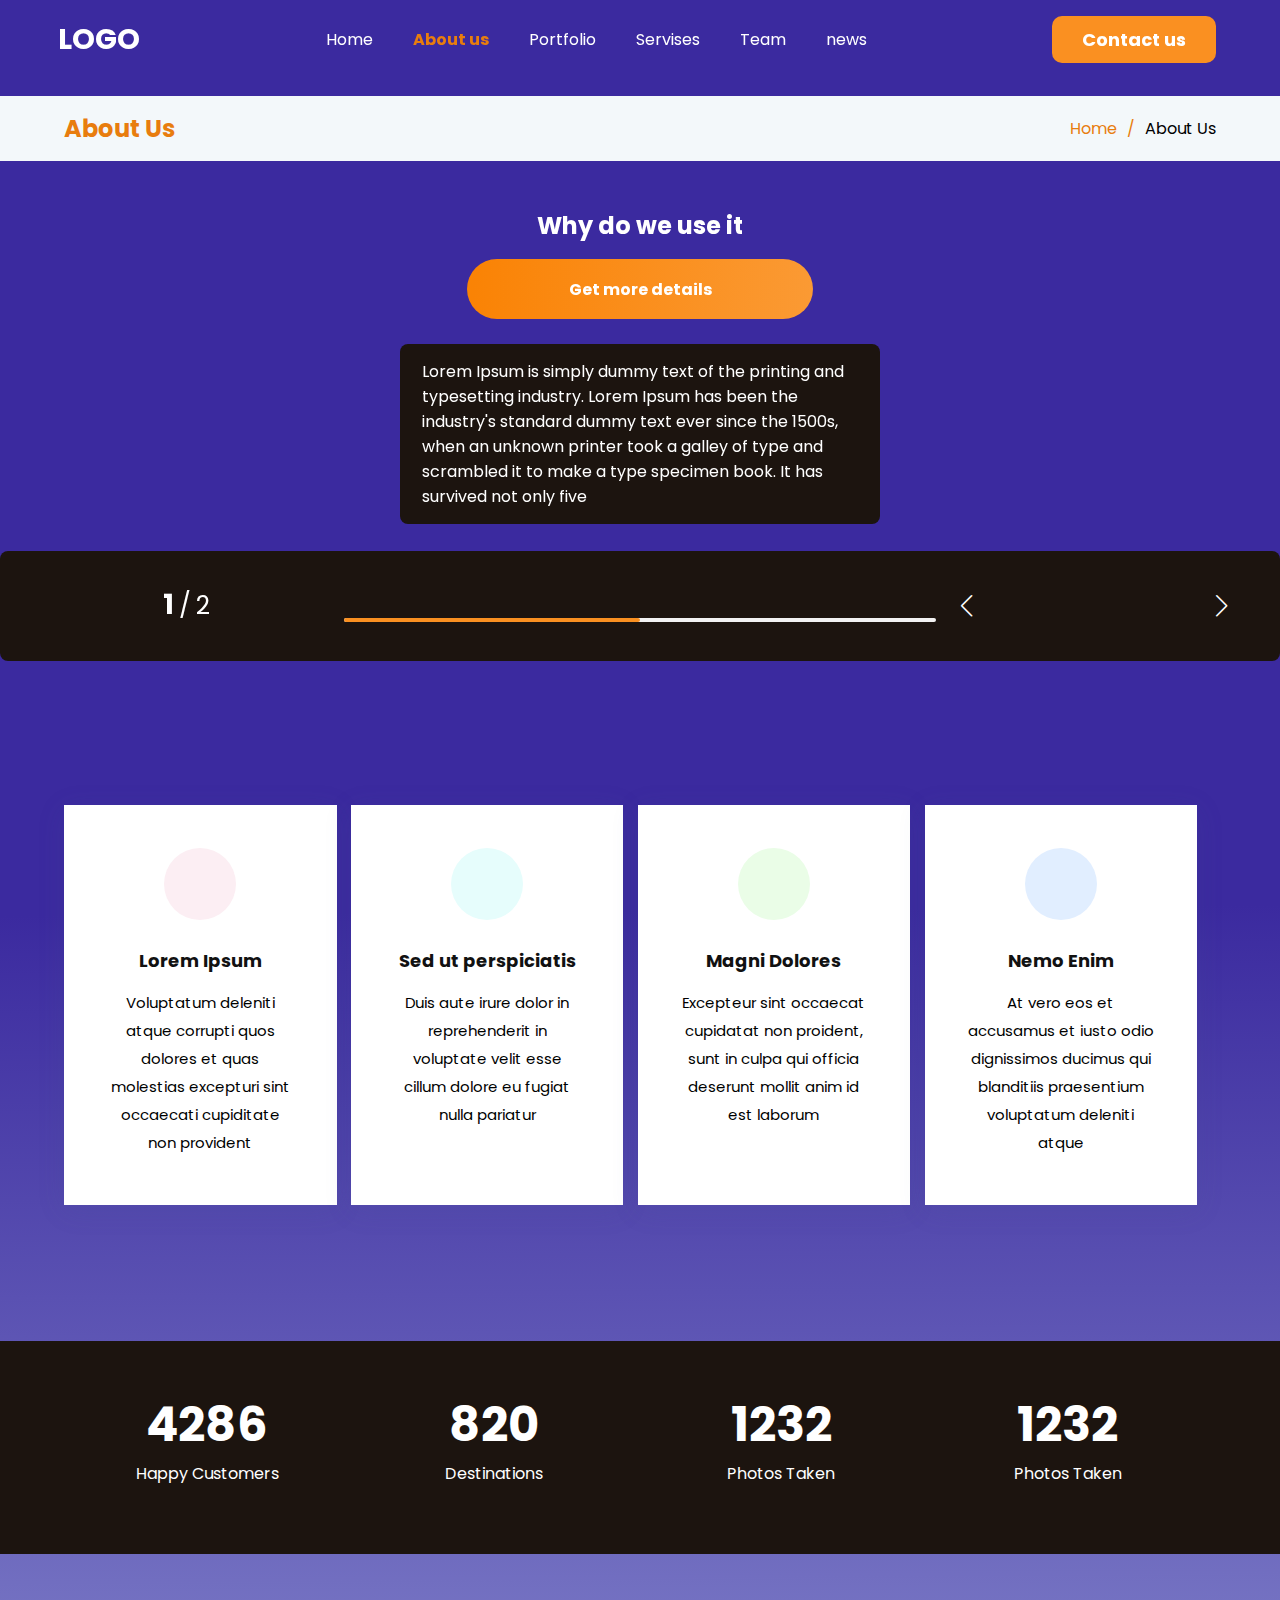
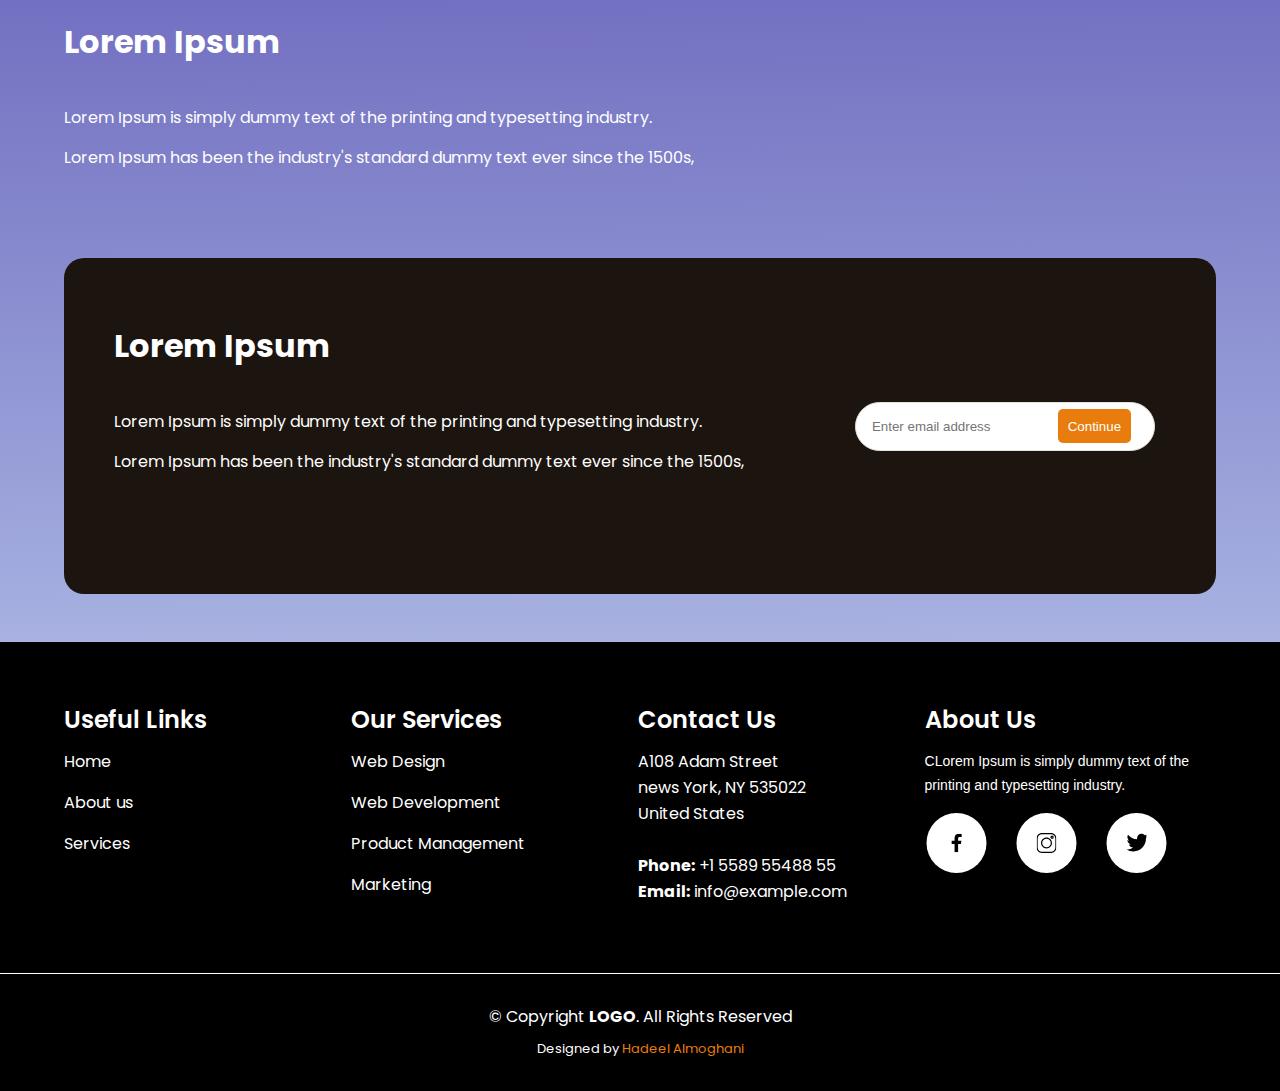
==== about.html @ e7cc9c07 "first push" ====
<!DOCTYPE html>
<html lang="en" dir="ltr">

<head>
  <meta charset="utf-8" />
  <title>Gaming</title>

  <link rel="stylesheet" href="https://cdn.jsdelivr.net/npm/swiper@9/swiper-bundle.min.css" />


  <link rel="stylesheet" href="css/style.css" />

  <style>
    body {
      background: linear-gradient(179.5deg, #3B2A9F 33.88%, rgba(47, 69, 182, 0.443967) 81.32%, rgba(114, 138, 185, 0.23) 99.57%);
      ;
    }
  </style>
</head>

<body>
  <header>

    <div class="container">
      <div class="header">

        <a href="index.html" class="logo">
          LOGO
        </a>


        <ul class="navbar-list">


          <li>
            <a href="index.html" class="navbar-link">Home</a>
          </li>

          <li>
            <a href="about.html" class="navbar-link active">About us</a>
          </li>
          <li>
            <a href="portfolio.html" class="navbar-link">Portfolio</a>
          </li>
          <li>
            <a href="servises.html" class="navbar-link">Servises</a>
          </li>
          <li>
            <a href="team.html" class="navbar-link">Team</a>
          </li>
          <li>
            <a href="news.html" class="navbar-link">news</a>
          </li>




        </ul>




        <div class="header-actions">
          <a href="" class="btn active">
            Contact us
          </a>

        </div>

        <a href="javascript:void(0)" class="toggleMenuOpen">
          <img src="./images/icons8-menu-50.svg">
        </a>
      </div>

    </div>










  </header>


  <main>

    <div class="hero">
      <section class="breadcrumbs">
        <div class="container">

          <div class="breadcrumbs-about">
            <h2>About Us</h2>
            <ol>
              <li><a href="index.html" style="color: rgb(232, 125, 14);">Home</a></li>
              <li>About Us</li>
            </ol>
          </div>

        </div>
      </section>

      <section>
        <div class="swiper animeslide">
          <!-- Additional required wrapper -->
          <div class="swiper-wrapper">
            <!-- Slides -->
            <div
              class="swiper-slide animeslide-slide"
              style="background-image: url(https://i.postimg.cc/hvWNG7wV/ruoa-bg-slide.png);"
            >
              <div class="container">
                <h2 data-animate="bottom" class="animeslide-heading">
                  Why do we use it <br />
                  <a class="btn-btn" href="">
                    Get more details
                  </a>
                </h2>
  
                <p data-animate="bottom" class="animeslide-desc">
                 Lorem Ipsum is simply dummy text of the printing and typesetting industry. Lorem Ipsum has been the industry's standard dummy text ever since the 1500s, when an unknown printer took a galley of type and scrambled it to make a type specimen book. It has survived not only five 
                </p>
              </div>
            </div>
            <div
              class="swiper-slide animeslide-slide"
              style="background-image: url(https://i.postimg.cc/ZRy1ZLfT/home.png);"
            >
              <div class="container">
                <h2 data-animate="bottom" class="animeslide-heading">
                  Lorem Ipsum is simply <br />
                  <a class="btn-btn" href="">
                    Get more details
                  </a>
                </h2>
  
                <p data-animate="bottom" class="animeslide-desc">
                  Lorem Ipsum is simply dummy text of the printing and typesetting industry. Lorem Ipsum has been the industry's standard dummy text ever since the 1500s, when an unknown printer took a galley of type and scrambled it to make a type specimen book. It has survived not only 
                </p>
              </div>
            </div>
          
          </div>
          <div class="flex animeslide-bottom">
            <div class="cell small">
              <div class="animeslide-pagination swiper-pagination"></div>
            </div>
            <div class="cell medium">
              <div class="animeslide-scrollbar swiper-scrollbar"></div>
            </div>
            <div class="cell small">
              <div class="animeslide-button-prev swiper-button-prev"></div>
              <div class="animeslide-button-next swiper-button-next"></div>
            </div>
          </div>
        </div>
      </section>


    </div>
    <section class="services-about">
      <div class="container">

        <div class="row">
          <div class="col-md-3">
            <div class="icon-box icon-box-pink">
              <div class="icon"></div>
              <h4 class="title"><a href="">Lorem Ipsum</a></h4>
              <p class="description">Voluptatum deleniti atque corrupti quos dolores et quas molestias excepturi sint
                occaecati cupiditate non provident</p>
            </div>
          </div>

          <div class="col-md-3">
            <div class="icon-box icon-box-cyan">
              <div class="icon"></div>
              <h4 class="title"><a href="">Sed ut perspiciatis</a></h4>
              <p class="description">Duis aute irure dolor in reprehenderit in voluptate velit esse cillum dolore eu
                fugiat nulla pariatur</p>
            </div>
          </div>

          <div class="col-md-3">
            <div class="icon-box icon-box-green">
              <div class="icon"></div>
              <h4 class="title"><a href="">Magni Dolores</a></h4>
              <p class="description">Excepteur sint occaecat cupidatat non proident, sunt in culpa qui officia deserunt
                mollit anim id est laborum</p>
            </div>
          </div>

          <div class="col-md-3">
            <div class="icon-box icon-box-blue">
              <div class="icon"></div>
              <h4 class="title"><a href="">Nemo Enim</a></h4>
              <p class="description">At vero eos et accusamus et iusto odio dignissimos ducimus qui blanditiis
                praesentium voluptatum deleniti atque</p>
            </div>
          </div>

        </div>

      </div>
    </section>

    <section class="facts">
      <div class="container">

        <div class="row" id="counter">

          <div class="col-md-3">
            <div class="milestone-counter">

              <span class="stat-count highlight">4286</span>
              <div class="milestone-details">Happy Customers</div>
            </div>
          </div>
          <div class="col-md-3">
            <div class="milestone-counter">

              <span class="stat-count highlight">820</span>
              <div class="milestone-details">Destinations</div>
            </div>
          </div>
          <div class="col-md-3">
            <div class="milestone-counter">

              <span class="stat-count highlight">1232</span>
              <div class="milestone-details">Photos Taken</div>
            </div>
          </div>
          <div class="col-md-3">
            <div class="milestone-counter">

              <span class="stat-count highlight">1232</span>
              <div class="milestone-details">Photos Taken</div>
            </div>
          </div>

        </div>

      </div>
    </section>


    <div class="loop-stay">
      <div class="container">
        <div class="details-box">
          <h2>Lorem Ipsum</h2>
          <p>Lorem Ipsum is simply dummy text of the printing and typesetting industry. <br>Lorem Ipsum has been the
            industry's standard dummy text ever since the 1500s,</p>

        </div>
        <div class="loop">
          <div class="details-box">
            <h2>Lorem Ipsum</h2>
            <p>Lorem Ipsum is simply dummy text of the printing and typesetting industry. <br>Lorem Ipsum has been the
              industry's standard dummy text ever since the 1500s,</p>

          </div>
          <div class="email-box">
            <input type="email" class="email-input" placeholder="Enter email address">


            <button type="submit">Continue</button>


          </div>
        </div>
      </div>

    </div>
  </main>


  <footer id="footer">



    <div class="footer-top">
      <div class="container">
        <div class="row">

          <div class="col-md-3 footer-links">
            <h4>Useful Links</h4>
            <a href="#">Home</a>
            <a href="#">About us</a>
            <a href="#">Services</a>
          </div>

          <div class="col-md-3 footer-links">
            <h4>Our Services</h4>
            <a href="#">Web Design</a>
            <a href="#">Web Development</a>
            <a href="#">Product Management</a>
            <a href="#">Marketing</a>
          </div>

          <div class="col-md-3 footer-contact">
            <h4>Contact Us</h4>
            <p>
              A108 Adam Street <br>
              news York, NY 535022<br>
              United States <br><br>
              <strong>Phone:</strong> +1 5589 55488 55<br>
              <strong>Email:</strong> info@example.com<br>
            </p>

          </div>

          <div class="col-md-3 footer-info">
            <h4>About Us</h4>
            <p>CLorem Ipsum is simply dummy text of the printing and typesetting industry. </p>
            <div class="social-menu">
              <ul>
                <li><a href="" target="blank"><svg width="20" height="20" viewBox="0 0 12 11" fill="none"
                      xmlns="http://www.w3.org/2000/svg">
                      <g clip-path="url(#clip0_1_303)">
                        <path
                          d="M7.9985 1.82646H9.094V0.0774583C8.905 0.053625 8.255 0 7.49801 0C5.91851 0 4.83651 0.910708 4.83651 2.58454V4.125H3.09351V6.08025H4.83651V11H6.97351V6.08071H8.646L8.9115 4.12546H6.97301V2.77842C6.97351 2.21329 7.1395 1.82646 7.9985 1.82646V1.82646Z"
                          fill="black" />
                      </g>
                      <defs>
                        <clipPath id="clip0_1_303">
                          <rect width="12" height="11" fill="white" />
                        </clipPath>
                      </defs>
                    </svg>
                  </a></li>
                <li><a href="" target="blank"><svg width="20" height="20" viewBox="0 0 13 13" fill="none"
                      xmlns="http://www.w3.org/2000/svg">
                      <g clip-path="url(#clip0_1_308)">
                        <path
                          d="M9.481 0H3.51898C1.57858 0 0 1.57858 0 3.51898V9.4811C0 11.4214 1.57858 13 3.51898 13H9.4811C11.4214 13 13 11.4214 13 9.4811V3.51898C13 1.57858 11.4214 0 9.481 0V0ZM12.2379 9.4811C12.2379 11.0012 11.0012 12.2379 9.481 12.2379H3.51898C1.99881 12.2379 0.762114 11.0012 0.762114 9.4811V3.51898C0.762114 1.99881 1.99881 0.762114 3.51898 0.762114H9.4811C11.0012 0.762114 12.2379 1.99881 12.2379 3.51898V9.4811Z"
                          fill="black" />
                        <path
                          d="M6.49989 2.94531C4.53986 2.94531 2.94531 4.53986 2.94531 6.49989C2.94531 8.45993 4.53986 10.0545 6.49989 10.0545C8.45993 10.0545 10.0545 8.45993 10.0545 6.49989C10.0545 4.53986 8.45993 2.94531 6.49989 2.94531V2.94531ZM6.49989 9.29236C4.96019 9.29236 3.70743 8.03969 3.70743 6.49989C3.70743 4.96019 4.96019 3.70743 6.49989 3.70743C8.03969 3.70743 9.29236 4.96019 9.29236 6.49989C9.29236 8.03969 8.03969 9.29236 6.49989 9.29236V9.29236Z"
                          fill="black" />
                        <path
                          d="M10.1394 1.68311C9.56023 1.68311 9.08911 2.15432 9.08911 2.73344C9.08911 3.31266 9.56023 3.78388 10.1394 3.78388C10.7187 3.78388 11.1899 3.31266 11.1899 2.73344C11.1899 2.15422 10.7187 1.68311 10.1394 1.68311ZM10.1394 3.02166C9.98056 3.02166 9.85122 2.89233 9.85122 2.73344C9.85122 2.57445 9.98056 2.44522 10.1394 2.44522C10.2984 2.44522 10.4278 2.57445 10.4278 2.73344C10.4278 2.89233 10.2984 3.02166 10.1394 3.02166Z"
                          fill="black" />
                      </g>
                      <defs>
                        <clipPath id="clip0_1_308">
                          <rect width="13" height="13" fill="white" />
                        </clipPath>
                      </defs>
                    </svg>
                  </a></li>
                <li><a href="" target="blank"><svg width="20" height="20" viewBox="0 0 12 11" fill="none"
                      xmlns="http://www.w3.org/2000/svg">
                      <path
                        d="M13 1.25044C12.5166 1.4625 12.0014 1.60306 11.4644 1.67131C12.0169 1.34144 12.4386 0.823062 12.6368 0.19825C12.1217 0.505375 11.5529 0.722313 10.9468 0.843375C10.4577 0.322563 9.76056 0 9.00006 0C7.52456 0 6.33669 1.19763 6.33669 2.66581C6.33669 2.87706 6.35456 3.08019 6.39844 3.27356C4.18275 3.1655 2.22219 2.10356 0.905125 0.485875C0.675187 0.884813 0.540313 1.34144 0.540313 1.833C0.540313 2.756 1.01562 3.57419 1.72413 4.04787C1.29594 4.03975 0.875875 3.91544 0.52 3.71962C0.52 3.72775 0.52 3.73831 0.52 3.74887C0.52 5.044 1.44381 6.11975 2.65525 6.36756C2.43831 6.42688 2.20187 6.45531 1.9565 6.45531C1.78587 6.45531 1.61362 6.44556 1.45194 6.40981C1.79725 7.46525 2.77713 8.24119 3.94225 8.26637C3.0355 8.97569 1.88419 9.40306 0.637812 9.40306C0.41925 9.40306 0.209625 9.39331 0 9.3665C1.18056 10.1278 2.57969 10.5625 4.0885 10.5625C8.99275 10.5625 11.674 6.5 11.674 2.97862C11.674 2.86081 11.6699 2.74706 11.6643 2.63412C12.1932 2.25875 12.6376 1.78994 13 1.25044Z"
                        fill="black" />
                    </svg>
                  </a></li>

              </ul>
            </div>
          </div>

        </div>
      </div>
    </div>

    <div class="container">
      <div class="copyright">
        &copy; Copyright <strong><span>LOGO</span></strong>. All Rights Reserved
      </div>
      <div class="credits">

        Designed by <a href="https://www.linkedin.com/in/hadeel-almoghani-61b614218/">Hadeel Almoghani</a>
      </div>
    </div>
  </footer>
  <script src="https://code.jquery.com/jquery-3.6.0.min.js"></script>

  <script src="https://cdn.jsdelivr.net/npm/swiper@9/swiper-bundle.min.js"></script>

  <script src="js/script.js"></script>

</body>

</html>
---- css/style.css ----
@import url("https://fonts.googleapis.com/css2?family=Poppins:wght@300;400;500;600;700&display=swap"); * {
  box-sizing: border-box;
  margin: 0px;
}

body {
  font-family: Poppins, sans-serif;
  box-sizing: border-box;
  margin-left: 0px;
  margin-right: 0px;
  margin-top: 0px;
}

:root {
  font-size: 16px;
}

a {
  text-decoration: none;
}

.container {
  width: 90%;
  margin: 0px auto;
}

.row {
  display: flex;
  flex-wrap: wrap;
}

.col-md-2 {
  flex: 0 0 auto;
  width: 16.6667%;
}

.col-md-3 {
  flex: 0 0 auto;
  width: 24.9%;
}

.col-md-4 {
  flex: 0 0 auto;
  width: 33.33%;
}

.col-md-5 {
  flex: 0 0 auto;
  width: 41.5%;
}

.col-md-6 {
  flex: 0 0 auto;
  width: 49.8%;
}

.col-md-7 {
  flex: 0 0 auto;
  width: 58.1%;
}

.col-md-8 {
  flex: 0 0 auto;
  width: 66.64%;
}

.col-md-10 {
  flex: 0 0 auto;
  width: 83.3%;
}

li {
  list-style: none;
}

a {
  text-decoration: none;
}

.header {
  position: fixed;
  top: 0px;
  left: 0px;
  width: 100%;
  padding: 1rem 4rem 1rem 3.625rem;
  z-index: 999;
  display: flex;
  align-items: center;
  justify-content: space-between;
}

a.logo {
  font-size: 1.8rem;
  color: rgb(255, 255, 255);
  font-weight: bolder;
}

.header .navbar-list a:hover {
  color: rgb(250, 144, 33);
}

ul.navbar-list {
  display: flex;
}

ul.navbar-list li {
  margin-right: 2.5rem;
}

.navbar-list a {
  position: relative;
}

a.navbar-link {
  font-size: 1rem;
  color: rgb(255, 255, 255);
}

a.active {
  font-weight: bolder;
  color: rgb(255, 255, 255);
}

.navbar-link.active{
  font-weight: bolder;
  color:  rgb(232, 125, 14);
}

a.btn {
  height: 47px;
  display: flex;
  align-items: center;
  padding: 0px 30px;
  font-size: 18px;
  font-weight: bold;
  background-color: rgb(250, 144, 33);
  border-radius: 10px;
  justify-content: center;
}

.header-actions {
  display: flex;
  align-items: center;
}

.header-actions a.btn-btn {
  font-size: 18px;
  color: rgb(112, 112, 112);
  margin-right: 1.8rem;
}

a.toggleMenuOpen {
  display: none;
}

a.toggleMenuclose {
  display: none;
}

.BgColour {
  transition: all 1s ease 0s;
  background: #000;
}

a.btn-btn {
  padding: 0px 30px;
}

a:hover {
  opacity: 0.8;
}



a.toggleMenuOpen {
  display: none;
}

.hero {
  padding-top: 6rem;
  margin-bottom: 3rem;
}

.hero .hero-text h3 {
  font-size: 1.3rem;
  font-weight: bold;
  color: rgb(232, 125, 14);
  margin-bottom: 1rem;
}

.hero .hero-text h2 {
  font-size: 3.125rem;
  font-weight: bolder;
  color: rgb(255, 255, 255);
  margin-bottom: 1.5rem;
}

.hero .hero-text p {
  font-size: 1rem;
  font-weight: 300;
  color: rgb(255, 255, 255);
  margin-bottom: 2rem;
  line-height: 1.9;
}

.hero .hero-text a.btn-btn {
  height: 47px;
  background: linear-gradient(92.48deg, rgb(250, 131, 5) 2.08%, rgb(251, 158, 60) 117.25%);
  border-radius: 30px;
  justify-content: center;
  width: 40%;
  display: flex;
  align-items: center;
  padding: 30px;
  color: rgb(255, 255, 255);
  font-size: 1rem;
}

.image-hero {
  display: flex;
  align-items: center;
  justify-content: end;
}

.image-hero img {
  width: auto;
  height: auto;
}

.Trending-Games {
  padding-top: 4rem;
}

.Trending-Games .Trending-Games-headar {
  display: flex;
  justify-content: space-between;
  align-items: center;
  margin-bottom: 4rem;
}

.Trending-Games .Trending-Games-headar h2 {
  font-size: 2rem;
  font-weight: 700;
  color: rgb(255, 255, 255);
}

a.see-all {
  height: 47px;
  background: rgba(255, 255, 255, 0.11);
  border-radius: 15px;
  justify-content: center;
  display: flex;
  align-items: center;
  padding: 30px;
  color: rgb(255, 255, 255);
  font-size: 1.3rem;
  font-weight: 500;
}

.Trending-Games-box-details img {
  width: 90%;
}

.Trending-Games-box-details {
  display: flex;
  flex-direction: column;
  align-items: center;
}

.Trending-Games-box-details-text {
  display: flex;
  margin-top: 1rem;
  gap: 0.8rem;
}

.Trending-Games-box-details-text p {
  font-size: 1.3rem;
  color: rgb(255, 255, 255);
  font-weight: 500;
}

.trending-text {
  text-align: center;
  margin-top: 4rem;
}

.trending-text p {
  font-size: 2.1rem;
  color: rgb(255, 255, 255);
  font-weight: 600;
}

.details-box {
  margin-top: 4rem;
  margin-bottom: 5rem;
}

.details-box h2 {
  font-size: 2rem;
  font-weight: 700;
  color: rgb(255, 255, 255);
  margin-bottom: 2rem;
}

.details-box p {
  font-size: 1rem;
  font-weight: 400;
  color: rgb(255, 255, 255);
  margin-bottom: 2rem;
  line-height: 2.5;
}

.details-box img {
  width: 100%;
  height: auto;
}

.services {
  height: 100%;
  /* padding: 22rem; */
  position: relative;
  /* height: 100vh; */
  padding-bottom: 45rem;
}

.overlay {
  position: absolute;
  top: 0px;
  left: 0px;
  width: 100%;
  background: linear-gradient(0deg, rgba(0, 0, 0, 0.65), rgba(0, 0, 0, 0.65)), rgba(0, 0, 0, 0.54);
  height: 100%;
}

.services img {
  width: 100%;
  height: 100%;
  position: absolute;
  top: 0px;
}

.services .services-text {
  text-align: center;
}

.services .services-text h2 {
  font-size: 2rem;
  font-weight: 700;
  color: rgb(255, 255, 255);
  margin-bottom: 2rem;
}

.services .services-text p {
  font-size: 1rem;
  font-weight: 400;
  color: rgb(255, 255, 255);
  margin-bottom: 4rem;
  line-height: 2.5;
}

.box-services p {
  font-size: 1rem;
  font-weight: 400;
  color: rgb(255, 255, 255);
  margin-bottom: 1rem;
  line-height: 2.5;
}

.box-services {
  text-align: center;
}

.serveses-content {
  display: flex;
  flex-direction: column;
  transform: translate(0%, 10%);
}

.grid-container {
  margin-bottom: 4rem;
  display: grid;
  grid-template-columns: repeat(3, 1fr);
  gap: 1.6rem;
}

.grid-item {
  position: relative;
}

.grid-item::after {
  content: "";
  display: block;
  padding-bottom: 100%;
}

.grid-item img {
  position: absolute;
  top: 0px;
  left: 0px;
  width: 100%;
  height: 100%;
  object-fit: cover;
}

.content {
  position: absolute;
  top: 50%;
  left: 50%;
  transform: translate(-50%, -50%);
  opacity: 0;
  text-align: center;
  padding: 10px;
  color: rgb(255, 255, 255);
  transition: opacity 0.3s ease 0s;
}

.grid-item .overlay {
  background: none;
}

.grid-item:hover .overlay {
  background: linear-gradient(0deg, rgba(0, 0, 0, 0.65), rgba(0, 0, 0, 0.65)), rgba(0, 0, 0, 0.54);
  opacity: 1;
}

.grid-item:hover .content {
  opacity: 1;
}

.Our-Recent-Projects .details-box {
  text-align: center;
}

.button {
  text-align: center;
}

.loop {
  display: flex;
  align-items: center;
  justify-content: space-around;
  background: rgb(28, 20, 15);
  border-radius: 20px;
}

.email-box {
  position: relative;
  display: flex;
  align-items: center;
  gap: 2rem;
  padding: 0.7rem;
}

.email-input {
  border: 1px solid rgb(227, 229, 221);
  padding: 1rem;
  border-radius: 30px;
  width: 300px;
}

.email-box button {
  position: absolute;
  right: 11%;
  padding: 0.6rem;
  background: rgb(232, 125, 14);
  color: rgb(255, 255, 255);
  border: none;
  border-radius: 5px;
}

#footer {
  background: rgb(0, 0, 0);
  color: rgb(255, 255, 255);
  font-size: 1rem;
  margin-top: 3rem;
}

#footer .footer-top {
  background: rgb(0, 0, 0);
  border-bottom: 1px solid rgb(255, 255, 255);
  padding: 60px 0px 30px;
}

#footer .footer-top .footer-info {
  margin-bottom: 30px;
}

#footer .footer-top .footer-info h3 {
  font-size: 18px;
  margin: 0px 0px 20px;
  padding: 2px 0px;
  line-height: 1;
  color: rgb(162, 204, 227);
  font-weight: 600;
}

#footer .footer-top .footer-info p {
  font-size: 14px;
  line-height: 24px;
  margin-bottom: 1rem;
  font-family: Roboto, sans-serif;
  color: rgb(255, 255, 255);
}

#footer .footer-top .social-links a {
  font-size: 18px;
  display: inline-block;
  background: rgb(30, 67, 86);
  color: rgb(255, 255, 255);
  line-height: 1;
  padding: 8px 0px;
  margin-right: 4px;
  border-radius: 50%;
  text-align: center;
  width: 36px;
  height: 36px;
  transition: all 0.3s ease 0s;
}

#footer .footer-top .social-links a:hover {
  background: rgb(104, 164, 196);
  color: rgb(255, 255, 255);
  text-decoration: none;
}

#footer .footer-top h4 {
  font-size: 1.5rem;
  font-weight: 600;
  color: rgb(255, 255, 255);
  position: relative;
  padding-bottom: 12px;
}

#footer .footer-top .footer-links {
  margin-bottom: 30px;
}

#footer .footer-top .footer-links a {
  color: rgb(255, 255, 255);
  transition: all 0.3s ease 0s;
  display: flex;
  margin-bottom: 1rem;
}

#footer .footer-top .footer-links a:hover {
  color: rgb(250, 144, 33);
}

#footer .footer-top .footer-contact {
  margin-bottom: 30px;
}

#footer .footer-top .footer-contact p {
  line-height: 26px;
}

.social-menu ul {
  position: absolute;
  padding: 0px;
  margin: 0px;
  transform: translate(-5%, 0%);
  display: flex;
}

.social-menu ul li {
  list-style: none;
  margin: 0px 15px;
}

.social-menu ul li .fab {
  font-size: 30px;
  line-height: 60px;
  transition: all 0.3s ease 0s;
  color: rgb(0, 0, 0);
}

.social-menu ul li .fab:hover {
  color: rgb(255, 255, 255);
}

.social-menu ul li a {
  position: relative;
  display: flex;
  width: 60px;
  height: 60px;
  border-radius: 50%;
  background-color: rgb(255, 255, 255);
  text-align: center;
  transition: all 0.6s ease 0s;
  box-shadow: rgba(0, 0, 0, 0.5) 0px 5px 4px;
  align-items: center;
  justify-content: center;
  /* font-size: 6rem; */
}

.social-menu ul li a:hover {
  transform: translate(0px, -10%);
}

.social-menu ul li:nth-child(1) a:hover {
  background-color: rgba(15, 26, 236, 0.827);
}
.social-menu ul li a:hover svg:hover g,.social-menu ul li svg:hover path{
  fill: #fff;
}
.social-menu ul li:nth-child(2) a:hover {
  background-color: rgb(228, 64, 95);
}

.social-menu ul li:nth-child(3) a:hover {
  background-color: rgb(0, 119, 181);
}


#footer .copyright {
  text-align: center;
  padding-top: 30px;
 
}

#footer .credits {
  padding-top: 10px;
  text-align: center;
  font-size: 13px;
  color: rgb(255, 255, 255);
  padding-bottom: 2rem;
}

#footer .credits a {
  color:rgb(232, 125, 14);
}
.breadcrumbs {
  padding: 15px 0;
  background-color: #f3f8fa;
  min-height: 40px;
  /* margin-bottom: 2rem; */
}

.breadcrumbs h2 {
  font-size:1.5rem;
  font-weight: bold;
  color:rgb(232, 125, 14);
}

.breadcrumbs ol {
  display: flex;
  flex-wrap: wrap;
  list-style: none;
  padding: 0;
  margin: 0;
}

.breadcrumbs ol li+li {
  padding-left: 10px;
}

.breadcrumbs ol li+li::before {
  display: inline-block;
  padding-right: 10px;
  color: rgb(232, 125, 14);
  content: "/";
}
.breadcrumbs-about{
  display: flex;
  justify-content: space-between;
  align-items: center;
}



.flex {
  display: flex;
  align-items: center;
  justify-content: space-between;
}
.cell {
  padding-right: 0.9375rem;
  padding-left: 0.9375rem;
}
.medium {
  width:50%;
}
.small {
  width:25%;
}

.animeslide-slide {
  color:#fff;
}

.animeslide-slide {
  position: relative;
  padding: 15px 0;
  min-height: 500px;
  background-size: cover;
}
.animeslide-slide .container {
  position: relative;
  /* text-align: center; */
}
.animeslide-slide.swiper-slide-active [data-animate] {
  opacity: 1;
  transform: none;
}
.animeslide-slide.swiper-slide-active .animeslide-heading {
  transition-delay: 0.6s;
}
.animeslide-slide.swiper-slide-active .animeslide-desc {
  transition-delay: 1s;
}
.animeslide-heading {
  margin-bottom: 25px;
  transition-delay: 3s;
}
.animeslide-heading span {
  font-size: 16px;
  background-color: #f08723;
  padding: 6px 12px 7px;
  border-radius: 8px;
  font-weight: normal;
}
.animeslide-desc {
  padding: 15px 22px;
  border-radius: 8px;
background-color: #1C140F
;
  max-width: 480px;
  opacity: 0.9;
  margin: 0 auto;
}

[data-animate] {
  opacity: 0;
  transition: all 0.8s ease-out;
}
[data-animate="bottom"] {
  transform: translate3d(0, 15px, 0);
}

.animeslide-bottom {
  position: absolute;
  bottom: 0;
  width: 100%;
  border-radius: 8px;
  background-color: #1C140F;
  /* max-width: 600px; */
  z-index: 1;
  padding: 35px 35px;
  right: 0;
  font-size: 14px;
}
.animeslide-bottom .cell {
  position: relative;
  opacity: 1;
  z-index: 2;
  height: 40px;
  bottom: inherit;
}
.animeslide-bottom .animeslide-scrollbar {
  margin-top: 16px;
}
.animeslide-bottom .animeslide-scrollbar-drag {
  height: 6px;
}
.animeslide-bottom .animeslide-pagination {
  font-size: 25px;
  bottom: inherit;
  color:#fff;
}
.animeslide-bottom .animeslide-pagination b {
  font-size: 28px;
  margin-top: -5px;
}

.animeslide-bottom .animeslide-pagination span {
  padding-left: 5px;
  padding-right: 5px;
}
.animeslide-button-next,
.animeslide-button-prev {
  outline: none;
}
.animeslide-button-next::after,
.animeslide-button-prev::after {
  font-size: 22px;
  color: #fff;
}

.hero-text-slider{
  text-align: center;
}
.hero-text-slider h2{
  font-size: 1.5rem;
}
h2.animeslide-heading {
  padding-top: 2rem;
}
.hero-text-slider .btn-btn {
  color: #fff;
  height: 47px;
  display: flex;
  align-items: center;
  padding: 10px 30px;
  font-size: 18px;
  font-weight: bold;
  background-color: rgb(250, 144, 33);
  border-radius: 10px;
  justify-content: center;
  width: 25%;
  margin: 15px auto;
}
.about-text{
  text-align: center;
  padding-bottom: 10rem;
}
.services-about {
  padding-bottom: 6rem;
  padding-top: 6rem;
}

.services-about .icon-box {
  width: 95%;
  height: 400px;
  padding: 34px;
  position: relative;
  overflow: hidden;
  margin: 0 0 40px 0;
  background: #fff;
  box-shadow: 0 5px 26px 0 rgba(68, 88, 144, 0.14);
  transition: all 0.3s ease-in-out;
  text-align: center;
  border: 0.6rem solid #fff;
}

.services-about .icon {
  margin: 0 auto 20px auto;
  padding-top: 17px;
  display: inline-block;
  text-align: center;
  border-radius: 50%;
  width: 72px;
  height: 72px;
}

.services-about .icon i {
  font-size: 36px;
  line-height: 1;
}

.services-about .title {
  font-weight: 700;
  margin-bottom: 15px;
  font-size: 18px;
}

.services-about .title a {
  color: #111;
}

.services-about .description {
  font-size: 15px;
  line-height: 28px;
  margin-bottom: 0;
}

.services-about .icon-box-pink .icon {
  background: #fceef3;
}

.services-about .icon-box-pink .icon i {
  color: #ff689b;
}

.services-about .icon-box-pink:hover {
  border-color: #ff689b;
}

.services-about .icon-box-cyan .icon {
  background: #e6fdfc;
}

.services-about .icon-box-cyan .icon i {
  color: #3fcdc7;
}

.services-about .icon-box-cyan:hover {
  border-color: #3fcdc7;
}

.services-about .icon-box-green .icon {
  background: #eafde7;
}

.services-about .icon-box-green .icon i {
  color: #41cf2e;
}

.services-about .icon-box-green:hover {
  border-color: #41cf2e;
}

.services-about .icon-box-blue .icon {
  background: #e1eeff;
}

.services-about .icon-box-blue .icon i {
  color: #2282ff;
}

.services-about .icon-box-blue:hover {
  border-color: #2282ff;
}
.facts{
  text-align: center;
  padding-top:3rem ;
  padding-bottom:3rem ;
  background: rgb(28, 20, 15);
}
.milestone-counter span {
  font-size: 3rem;
  display: block;
  color: #fff;
  font-weight: bold;
}

.milestone-details{
  padding: 0;
  margin: 0 0 20px 0;
 
  font-size:1rem;
  color: #fff;
}
.swiper-scrollbar-drag {
  height: 100%;
  width: 100%;
  position: relative;
  /* background: var(--swiper-scrollbar-drag-bg-color,rgba(0,0,0,.5)); */
  border-radius: var(--swiper-scrollbar-border-radius,10px);
  left: 0;
  top: 0;
  background: rgb(250, 144, 33);
}
.swiper-scrollbar {
  border-radius: var(--swiper-scrollbar-border-radius,10px);
  position: relative;
 
  background: #f2f2f2;}

  .portfolio-details {
    padding-top: 40px;
  }
  
  .portfolio-details .portfolio-details-slider img {
    width: 88%;
  }
  
  .portfolio-details .portfolio-details-slider .swiper-pagination {
    margin-top: 20px;
    position: relative;
  }
  
  .portfolio-details .portfolio-details-slider .swiper-pagination .swiper-pagination-bullet {
    width: 12px;
    height: 12px;
    background-color: #fff;
    opacity: 1;
    border: 1px solid #68A4C4;
  }
  
  .portfolio-details .portfolio-details-slider .swiper-pagination .swiper-pagination-bullet-active {
    background-color: #68A4C4;
  }
  
  .portfolio-details .portfolio-info {
    padding: 30px;
    box-shadow: 0px 0 30px rgba(30, 67, 86, 0.08);
  }
  
  .portfolio-details .portfolio-info h3 {
    font-size: 2rem;
    font-weight: 700;
    margin-bottom: 20px;
    padding-bottom: 20px;
    color: #fff;
    border-bottom: 1px solid #eee;
  }
  
  .portfolio-details .portfolio-info ul {
    list-style: none;
    padding: 0;
    font-size: 15px;
  }
  
  .portfolio-details .portfolio-info ul li+li {
    margin-top: 10px;
  }
  
  .portfolio-details .portfolio-description {
    padding-top: 30px;
    padding-left: 2rem;
  }
  
  .portfolio-details .portfolio-description h2 {
    font-size: 2rem;
    font-weight: 700;
    color: #fff;
    margin-bottom: 20px;
  }
  
  .portfolio-details .portfolio-description p {
    padding: 0;
    color: #fff;
  }
  
  .swiper-wrapper {
    position: relative;
    width: 100%;
    height: 100%;
    z-index: 1;
    display: flex;
    transition-property: transform;
    transition-timing-function: var(--swiper-wrapper-transition-timing-function,initial);
    box-sizing: content-box;
    align-items: center;
    justify-content: center;
}
.portfolio-details .portfolio-details-slider .swiper-pagination .swiper-pagination-bullet-active {
  background-color: rgb(250, 144, 33);
}
.portfolio-info strong {
  color: rgb(250, 144, 33);
  padding-right: 1rem;
}
.portfolio-info li{
  color: #fff;
}
.why-us .container {
  box-shadow: 0 5px 25px 0 rgba(214, 215, 216, 0.6);
  background: #fff;
}

.why-us .icon-box+.icon-box {
  margin-top: 50px;
}

.why-us .icon-box .icon {
  float: left;
  display: flex;
  align-items: center;
  justify-content: center;
  width: 72px;
  height: 72px;
  /* background: #f3f8fa; */
  /* border-radius: 6px; */
  transition: 0.5s;
}

.why-us .icon-box .icon i {
  color: #68A4C4;
  font-size: 32px;
}

.why-us .icon-box:hover .icon {
  background: #68A4C4;
}

.why-us .icon-box:hover .icon i {
  color: #fff;
}

.why-us .icon-box .title {
  margin-left: 95px;
  font-weight: 700;
  margin-bottom: 10px;
  font-size: 18px;
  text-transform: uppercase;
}

.why-us .icon-box .title a {
  color: #343a40;
  transition: 0.3s;
}

.why-us .icon-box .title a:hover {
  color: #68A4C4;
}

.why-us .icon-box .description {
  margin-left: 95px;
  line-height: 24px;
  font-size: 14px;
}

.why-us .video-box {
  position: relative;
}

.why-us .video-box img {
  position: absolute;
  top: 0;
  height: 100%;
  width: 100%;
  /* padding-bottom: 15px; */
  object-fit: cover;
}

.why-us .play-btn {
  width: 94px;
  height: 94px;
  background: radial-gradient(#68A4C4 50%, rgba(104, 164, 196, 0.4) 52%);
  border-radius: 50%;
  display: block;
  position: absolute;
  left: calc(50% - 47px);
  top: calc(50% - 47px);
  overflow: hidden;
}

.why-us .play-btn::after {
  content: "";
  position: absolute;
  left: 50%;
  top: 50%;
  transform: translateX(-40%) translateY(-50%);
  width: 0;
  height: 0;
  border-top: 10px solid transparent;
  border-bottom: 10px solid transparent;
  border-left: 15px solid #fff;
  z-index: 100;
  transition: all 400ms cubic-bezier(0.55, 0.055, 0.675, 0.19);
}

.why-us .play-btn::before {
  content: "";
  position: absolute;
  width: 120px;
  height: 120px;
  animation-delay: 0s;
  animation: pulsate-btn 2s;
  animation-direction: forwards;
  animation-iteration-count: infinite;
  animation-timing-function: steps;
  opacity: 1;
  border-radius: 50%;
  border: 5px solid rgba(104, 164, 196, 0.7);
  top: -15%;
  left: -15%;
  background: rgba(198, 16, 0, 0);
}

.why-us .play-btn:hover::after {
  border-left: 15px solid #68A4C4;
  transform: scale(20);
}

.why-us .play-btn:hover::before {
  content: "";
  position: absolute;
  left: 50%;
  top: 50%;
  transform: translateX(-40%) translateY(-50%);
  width: 0;
  height: 0;
  border: none;
  border-top: 10px solid transparent;
  border-bottom: 10px solid transparent;
  border-left: 15px solid #fff;
  z-index: 200;
  animation: none;
  border-radius: 0;
}
.why-us .col-md-5{
  display: flex;
  justify-content: center;
  
  flex-direction: column;
  padding: 4rem;
}
@keyframes pulsate-btn {
  0% {
    transform: scale(0.6, 0.6);
    opacity: 1;
  }

  100% {
    transform: scale(1, 1);
    opacity: 0;
  }
}
.about{
  margin-top: 8rem;
}
.about .row{
justify-content: space-between;
}
.about-image img {
  width: 100%;
  height: 100%;
}
.about .hero-text h3 {
  font-size: 1.3rem;
  font-weight: bold;
  color: rgb(232, 125, 14);
  margin-bottom: 1rem;
}

.about .hero-text h2 {
  font-size: 3.125rem;
  font-weight: bolder;
  color: rgb(255, 255, 255);
  margin-bottom: 1.5rem;
}

.about .hero-text p {
  font-size: 1rem;
  font-weight: 300;
  color: rgb(255, 255, 255);
  margin-bottom: 2rem;
  line-height: 1.9;
}

.about .hero-text a.btn-btn {
  height: 47px;
  background: linear-gradient(92.48deg, rgb(250, 131, 5) 2.08%, rgb(251, 158, 60) 117.25%);
  border-radius: 30px;
  justify-content: center;
  width: 40%;
  display: flex;
  align-items: center;
  padding: 30px;
  color: rgb(255, 255, 255);
  font-size: 1rem;
}
.swiper-slide.animeslide-slide .btn-btn{
  height: 47px;
  background: linear-gradient(92.48deg, rgb(250, 131, 5) 2.08%, rgb(251, 158, 60) 117.25%);
  border-radius: 30px;
  justify-content: center;
  width: 30%;
  display: flex;
  align-items: center;
  padding: 30px;
  color: rgb(255, 255, 255);
  font-size: 1rem;
  margin: 0 auto;
  margin-top: 1rem;
}
.about .hero-text {
  display: flex;
  flex-direction: column;
  justify-content: center;
}
h2.animeslide-heading {
  text-align: center;
}

.team .col-md-4{
  display: flex;
  align-items: stretch;
}
.team {

  padding-bottom: 2rem;
  padding-top: 4rem;
}

.team .member {
  margin-bottom: 20px;
  overflow: hidden;
}

.team .member .member-img {
  position: relative;
  overflow: hidden;
}

.team .member .social {
  position: absolute;
  left: 0;
  bottom: -40px;
  right: 0;
  height: 40px;
  opacity: 0;
  transition: bottom ease-in-out 0.4s;
  text-align: center;
  background: #000;
  display: flex;
  align-items: center;
  justify-content: center;
}

.team .member .social a {
  transition: color 0.3s;
  color: #fff;
  margin: 2rem;


}
.team .member .social svg:hover g, .team .member .social svg:hover path{
  fill: rgb(250, 131, 5);
}




.team .member .member-info h4 {
  font-weight: 700;
  margin: 15px 0 5px 0;
  font-size:1.5rem;
  color: #fff;
}

.team .member .member-info span {
  display: block;
  font-size: 1rempx;
  text-transform: uppercase;
  font-weight: 400;
  margin-bottom: 15px;
  color:  rgb(250, 131, 5);
}

.team .member .member-info p {

  font-size: 14px;
  line-height: 26px;
  color: #f2f2f2;
}

.team .member:hover .social {
  bottom: 0;
  opacity: 1;
  transition: bottom ease-in-out 0.4s;
}

img.img-fluid {
  width: 100%;
  height: 100%;
}
.team  .row{
  gap:1.3rem;
}
.team .col-md-3 {
  flex: 0 0 auto;
  width: 22.9%;
}
.team ul {
  display: flex;
  justify-content: space-between;
}
.service-details .col-md-6{
  display: flex;
  align-items: stretch;
  
}
.service-details {
  padding-bottom: 10px;
  padding-top: 4rem;
}

.service-details .card {
  border: 0;
  padding: 0 30px;
  margin-bottom: 60px;
  position: relative;
}

.service-details .card-img {

  margin-left: -30px;
  overflow: hidden;
  z-index: 9;
  border-radius: 0;
}

.service-details .card-img img {
  max-width: 100%;
  transition: all 0.3s ease-in-out;
  z-index: -1;
  position: relative;
  width: calc(100% + 60px);
}

.service-details .card-body {
  z-index: 10;
  background: #fff;
  border-top: 4px solid #fff;
  padding: 30px;
  box-shadow: 0px 2px 15px rgba(0, 0, 0, 0.1);
  margin-top: -60px;
  transition: 0.3s;
  margin-right: 2rem;
}

.service-details .card-title {
  font-weight: 700;
  text-align: center;
  margin-bottom: 20px;
}

.service-details .card-title a {
  color: #1e4356;
  transition: 0.3s;
}

.service-details .card-text {
  color: #5e5e5e;
}

.service-details .read-more a {
  color:  rgb(236, 186, 132);
  text-transform: uppercase;
  font-weight: 600;
  font-size: 12px;
  transition: 0.3s;
}

.service-details .read-more a:hover {
  color:  rgb(250, 131, 5);
}

.service-details .card:hover img {
  transform: scale(1.1);
}

.service-details .card:hover .card-body {
  border-color: rgb(250, 131, 5);
}

.service-details .card:hover .card-body .card-title a {
  color: rgb(250, 131, 5);
}
.news {
  padding: 40px 0 20px 0;
}

.news .entry {
  padding: 30px;
  margin-bottom: 60px;
  box-shadow: 0 4px 16px rgba(207, 181, 181, 0.1);
  background-color: #fff;
  border-radius: 30px;
}

.news .entry .entry-img {
  max-height: 440px;
  margin: -30px -30px 20px -30px;
  overflow: hidden;
  border-radius: 20px;
}

.news .entry .entry-title {
  font-size: 28px;
  font-weight: bold;
  padding: 0;
  margin: 0 0 20px 0;
}

.news .entry .entry-title a {
  color:#000;
  transition: 0.3s;
}

.news .entry .entry-title a:hover {
  color:rgb(250, 131, 5);
}

.news .entry .entry-meta {
  margin-bottom: 15px;
  color: #72afce;
}

.news .entry .entry-meta ul {
  display: flex;
  flex-wrap: wrap;
  list-style: none;
  align-items: center;
  padding: 0;
  margin: 0;
}

.news .entry .entry-meta ul li+li {
  padding-left: 20px;
}

.news .entry .entry-meta i {
  font-size: 16px;
  margin-right: 8px;
  line-height: 0;
}

.news .entry .entry-meta a {
  color: #777777;
  font-size: 14px;
  display: inline-block;
  line-height: 1;
}

.news .entry .entry-content p {
  line-height: 24px;
}

.news .entry .entry-content .read-more {
  -moz-text-align-last: right;
  text-align-last: right;
}

.news .entry .entry-content .read-more a {
  display: inline-block;
  background: rgb(232, 125, 14);
  color: #fff;
  padding: 6px 20px;
  transition: 0.3s;
  font-size: 14px;
}

.news .entry .entry-content .read-more a:hover {
  background: #7aafcb;
}

.news .entry .entry-content h3 {
  font-size: 22px;
  margin-top: 30px;
  font-weight: bold;
}

.news .entry .entry-content blockquote {
  overflow: hidden;
  background-color: #fafafa;
  padding: 60px;
  position: relative;
  text-align: center;
  margin: 20px 0;
}

.news .entry .entry-content blockquote p {
  color: #444;
  line-height: 1.6;
  margin-bottom: 0;
  font-style: italic;
  font-weight: 500;
  font-size: 22px;
}

.news .entry .entry-content blockquote::after {
  content: "";
  position: absolute;
  left: 0;
  top: 0;
  bottom: 0;
  width: 3px;
  background-color: #1e4356;
  margin-top: 20px;
  margin-bottom: 20px;
}

.news .entry .entry-footer {
  padding-top: 10px;
  border-top: 1px solid #e6e6e6;
}

.news .entry .entry-footer i {
  color: #4c99c1;
  display: inline;
}

.news .entry .entry-footer a {
  color: #255269;
  transition: 0.3s;
}

.news .entry .entry-footer a:hover {
  color: #68A4C4;
}

.news .entry .entry-footer .cats {
  list-style: none;
  display: inline;
  padding: 0 20px 0 0;
  font-size: 14px;
}

.news .entry .entry-footer .cats li {
  display: inline-block;
}

.news .entry .entry-footer .tags {
  list-style: none;
  display: inline;
  padding: 0;
  font-size: 14px;
}

.news .entry .entry-footer .tags li {
  display: inline-block;
}

.news .entry .entry-footer .tags li+li::before {
  padding-right: 6px;
  color: #6c757d;
  content: ",";
}

.news .entry .entry-footer .share {
  font-size: 16px;
}

.news .entry .entry-footer .share i {
  padding-left: 5px;
}

.news .entry-single {
  margin-bottom: 30px;
}

.news .news-author {
  padding: 20px;
  margin-bottom: 30px;
  box-shadow: 0 4px 16px rgba(0, 0, 0, 0.1);
}

.news .news-author img {
  width: 120px;
  margin-right: 20px;
}

.news .news-author h4 {
  font-weight: 600;
  font-size: 22px;
  margin-bottom: 0px;
  padding: 0;
  color: #1e4356;
}

.news .news-author .social-links {
  margin: 0 10px 10px 0;
}

.news .news-author .social-links a {
  color: rgba(30, 67, 86, 0.5);
  margin-right: 5px;
}

.news .news-author p {
  font-style: italic;
  color: #b7b7b7;
}

.news .news-comments {
  margin-bottom: 30px;
}

.news .news-comments .comments-count {
  font-weight: bold;
}

.news .news-comments .comment {
  margin-top: 30px;
  position: relative;
}

.news .news-comments .comment .comment-img {
  margin-right: 14px;
}

.news .news-comments .comment .comment-img img {
  width: 60px;
}

.news .news-comments .comment h5 {
  font-size: 16px;
  margin-bottom: 2px;
}

.news .news-comments .comment h5 a {
  font-weight: bold;
  color: #444;
  transition: 0.3s;
}

.news .news-comments .comment h5 a:hover {
  color: #68A4C4;
}

.news .news-comments .comment h5 .reply {
  padding-left: 10px;
  color: #1e4356;
}

.news .news-comments .comment h5 .reply i {
  font-size: 20px;
}

.news .news-comments .comment time {
  display: block;
  font-size: 14px;
  color: #2b607c;
  margin-bottom: 5px;
}

.news .news-comments .comment.comment-reply {
  padding-left: 40px;
}

.news .news-comments .reply-form {
  margin-top: 30px;
  padding: 30px;
  box-shadow: 0 4px 16px rgba(0, 0, 0, 0.1);
}

.news .news-comments .reply-form h4 {
  font-weight: bold;
  font-size: 22px;
}

.news .news-comments .reply-form p {
  font-size: 14px;
}

.news .news-comments .reply-form input {
  border-radius: 4px;
  padding: 10px 10px;
  font-size: 14px;
}

.news .news-comments .reply-form input:focus {
  box-shadow: none;
  border-color: #b1d0e1;
}

.news .news-comments .reply-form textarea {
  border-radius: 4px;
  padding: 10px 10px;
  font-size: 14px;
}

.news .news-comments .reply-form textarea:focus {
  box-shadow: none;
  border-color: #b1d0e1;
}

.news .news-comments .reply-form .form-group {
  margin-bottom: 25px;
}

.news .news-comments .reply-form .btn-primary {
  border-radius: 4px;
  padding: 10px 20px;
  border: 0;
  background-color: #1e4356;
}

.news .news-comments .reply-form .btn-primary:hover {
  background-color: #255269;
}

.news .news-pagination {
  color: rgb(232, 125, 14);
}

.news .news-pagination ul {
  display: flex;
  padding: 0;
  margin: 0;
  list-style: none;
}

.news .news-pagination li {
  margin: 0 5px;
  transition: 0.3s;
}

.news .news-pagination li a {
  color:rgb(232, 125, 14);
  padding: 7px 16px;
  display: flex;
  align-items: center;
  justify-content: center;
}

.news .news-pagination li.active,
.news .news-pagination li:hover {
  background: rgb(232, 125, 14);
}

.news .news-pagination li.active a,
.news .news-pagination li:hover a {
  color: #fff;
}

.news .sidebar {
  padding: 30px;
  margin: 0 0 60px 20px;
  box-shadow: 0 4px 16px rgba(0, 0, 0, 0.1);
  background-color: #fff;
  border-radius: 30px;
}

.news .sidebar .sidebar-title {
  font-size: 20px;
  font-weight: 700;
  padding: 0 0 0 0;
  margin: 0 0 15px 0;
  color: #1e4356;
  position: relative;
}

.news .sidebar .sidebar-item {
  margin-bottom: 30px;
}

.news .sidebar .search-form form {
  background: #fff;
  /* border: 1px solid #ddd; */
  padding: 3px 10px;
  position: relative;
}

.news .sidebar .search-form form input[type=text] {
  border: 1px solid;
  padding: 9px;
  /* height: 32px; */
  border-radius: 4px;
  width: calc(100% - 40px);
}

.news .sidebar .search-form form button {
  position: absolute;
  top: 0;
  right: 0;
  bottom: 0;
  border: 0;
  background: none;
  font-size: 16px;
  padding: 0 15px;
  margin: -1px;
  background: rgb(232, 125, 14);
  color: #fff;
  transition: 0.3s;
  border-radius: 0 4px 4px 0;
  line-height: 0;
}

.news .sidebar .search-form form button i {
  line-height: 0;
}

.news .sidebar .search-form form button:hover {
  background: #77adca;
}

.news .sidebar .categories ul {
  list-style: none;
  padding: 0;
}

.news .sidebar .categories ul li+li {
  padding-top: 10px;
}

.news .sidebar .categories ul a {
  color: #1e4356;
  transition: 0.3s;
}

.news .sidebar .categories ul a:hover {
  color: rgb(232, 125, 14);
}

.news .sidebar .categories ul a span {
  padding-left: 5px;
  color: #aaaaaa;
  font-size: 14px;
}

.news .sidebar .recent-posts .post-item+.post-item {
  margin-top: 15px;
}

.news .sidebar .recent-posts img {
  width: 70px;
  float: left;
}

.news .sidebar .recent-posts h4 {
  font-size: 15px;
  margin-left: 95px;
  font-weight: bold;
}

.news .sidebar .recent-posts h4 a {
  color: #1e4356;
  transition: 0.3s;
}

.news .sidebar .recent-posts h4 a:hover {
  color: rgb(250, 131, 5);
}

.news .sidebar .recent-posts time {
  display: block;
  margin-left: 95px;
  font-style: italic;
  font-size: 14px;
  color: #aaaaaa;
}
.news .sidebar .sidebar-title {
  font-size: 20px;
  font-weight: 700;
  padding: 0px;
  margin: 0px 0px 15px;
  color: rgb(30, 67, 86);
  position: relative;
  /* margin-bottom: 2rem; */
  margin-top: 2rem;
}
.news .sidebar .tags {
  margin-bottom: -10px;
}

.news .sidebar .tags ul {
  list-style: none;
  padding: 0;
}

.news .sidebar .tags ul li {
  display: inline-block;
}

.news .sidebar .tags ul a {
  color: rgb(232, 125, 14);
  font-size: 14px;
  padding: 6px 14px;
  margin: 0 6px 8px 0;
  border: 1px solid #e4eff5;
  display: inline-block;
  transition: 0.3s;
}

.news .sidebar .tags ul a:hover {
  color: #fff;
  border: 1px solid rgb(232, 125, 14);
  background: rgb(232, 125, 14);
}

.news .sidebar .tags ul a span {
  padding-left: 5px;
  color: #bedae8;
  font-size: 14px;
}
.post-item.clearfix {
  margin-bottom: 2rem;
}
@media (max-width: 1120px) {
  :root {
      font-size: 0.7rem;
  }
  .row{
    justify-content: center;
  }

  a.toggleMenuOpen {
      display: inline-block;
  }

  header .navbar-list {
      position: fixed;
      width: 50%;
      height: 100%;
      left: -100%;
      top: 0px;
      z-index: 9;
      background-color: rgb(54, 61, 66);
      flex-direction: column;
      align-items: flex-start;
      padding: 90px;
      transition: all 0.3s ease 0s;
  }

  header .navbar-list.open {
      left: 0px;
  }

  .header-actions {
      display: none;
  }

  ul.navbar-list li {
      margin-bottom: 2rem;
  }

  header .navbar-list .active::before {
      display: none;
  }

  .col-md-4 {
      flex: 0 0 auto;
      width: 80%;
  }
  .col-md-3 {
    flex: 0 0 auto;
    width: 45.9%;
    margin-bottom: 1rem;
}

  .col-md-2 {
      flex: 0 0 auto;
      width: 49.6667%;
      margin-bottom: 1rem;
  }
  .col-md-6 {
    flex: 0 0 auto;
    width: 80.8%;
}
.hero .hero-text a.btn-btn{
  width: 45%;
}


.image-hero{
  display: none;
}
.team .col-md-3 {
  flex: 0 0 auto;
  width: 40.9%;
}
.post-item.clearfix {
  margin-bottom: 5rem;
}
}
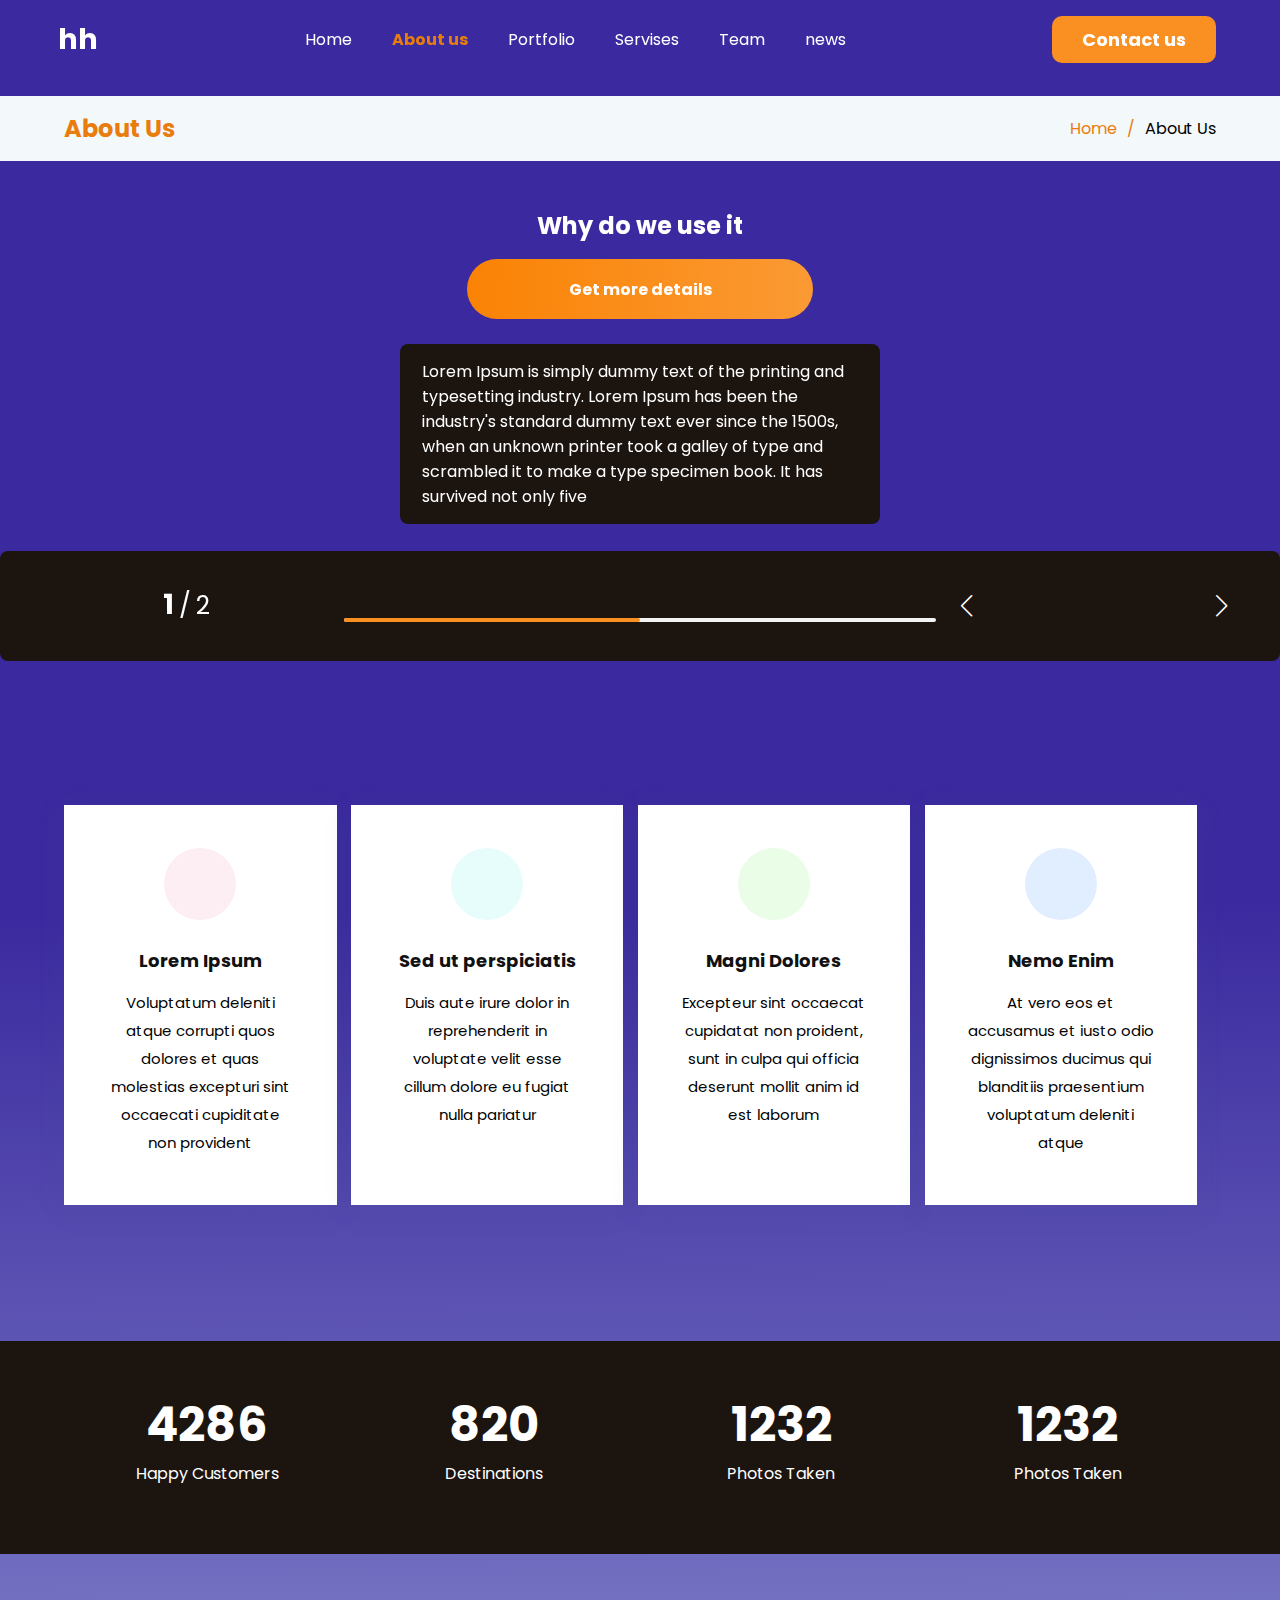
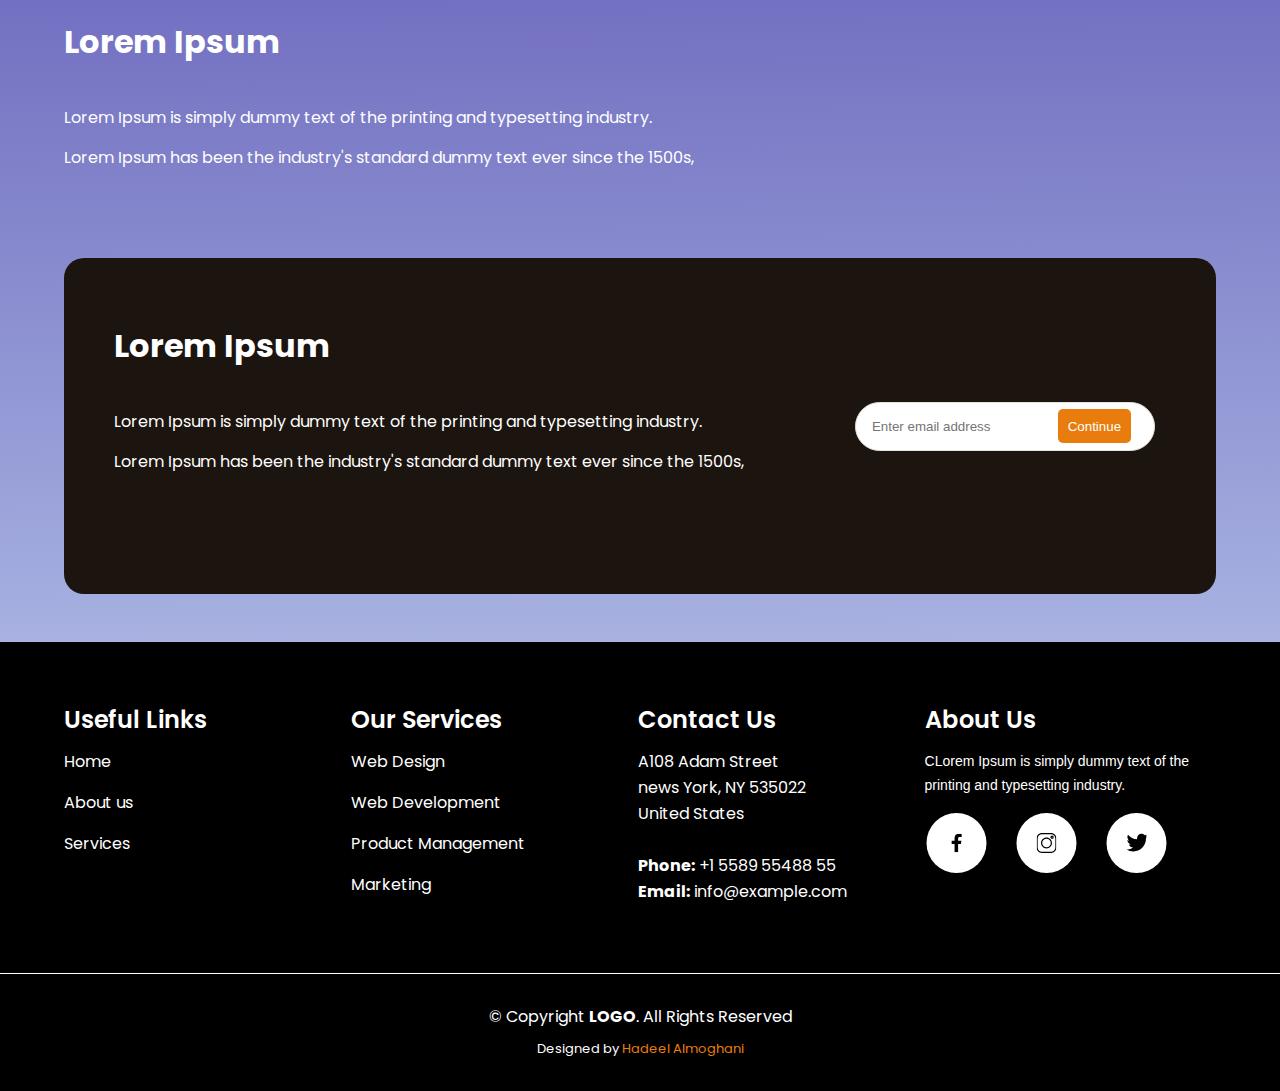
==== commit 60e98a1b: ".." ====
--- a/about.html
+++ b/about.html
@@ -25,7 +25,7 @@
       <div class="header">
 
         <a href="index.html" class="logo">
-          LOGO
+          hh
         </a>
 
 
